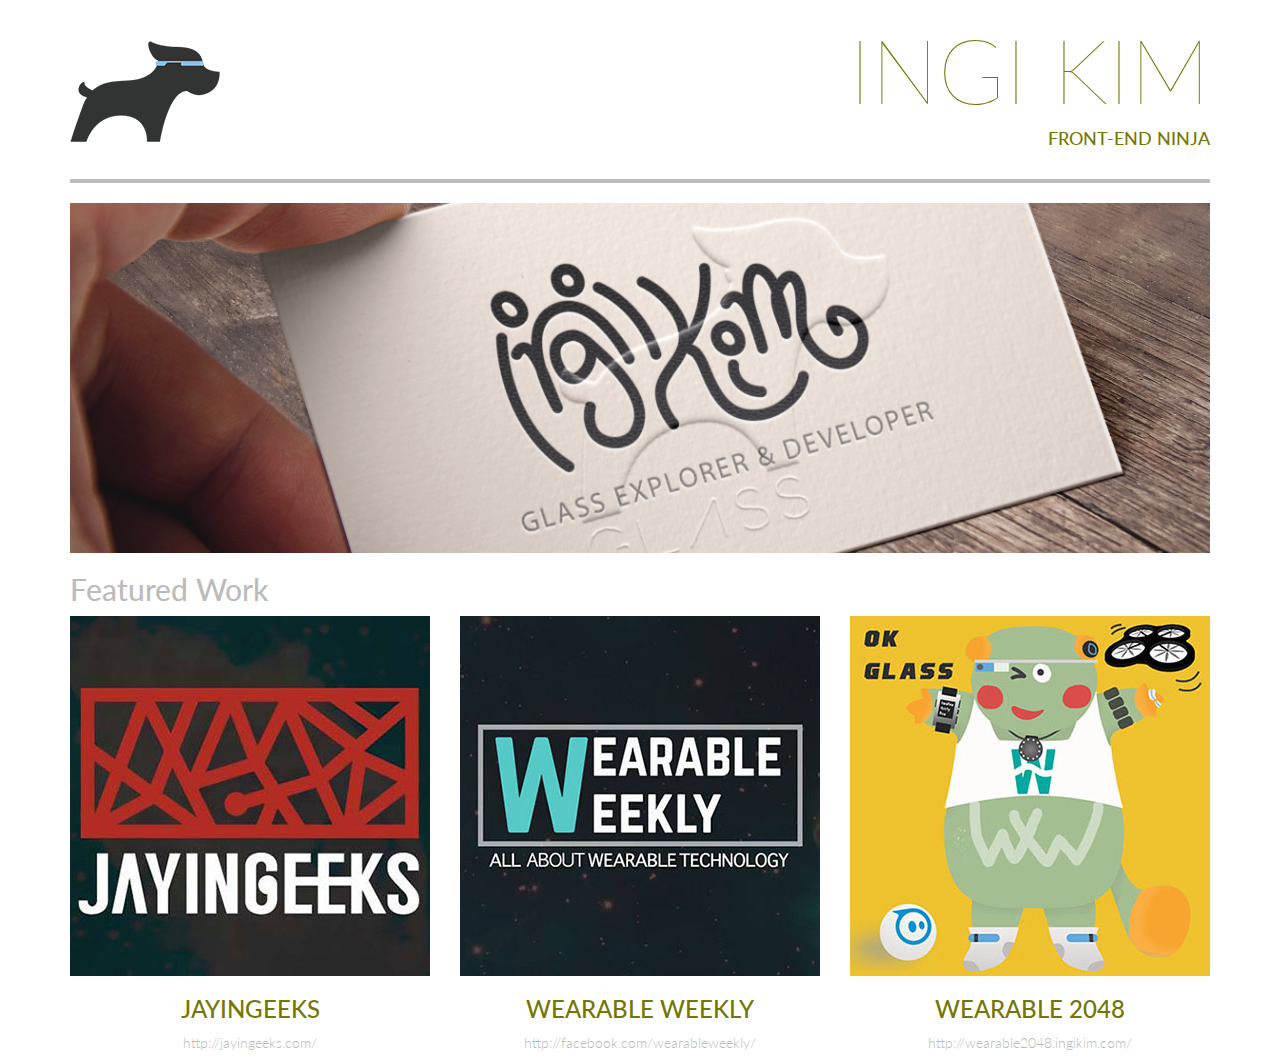
==== bootstrap-portfolio-mockup/index.html @ cd5df0e7 "add bootstrap-portfolio-mockup" ====
<!DOCTYPE html>
<html lang="en">
  <head>
    <meta charset="utf-8">
    <meta http-equiv="X-UA-Compatible" content="IE=edge">
    <meta name="viewport" content="width=device-width", initial-scale="1">
    <title>Ingi's Portfolio</title>
    <link rel="stylesheet" href="css/bootstrap.min.css">
    <link href='http://fonts.googleapis.com/css?family=Lato:100,300' rel='stylesheet' type='text/css'>
    <link rel="stylesheet" href="css/styles.css">
    <link rel="shortcut icon" href="images/favicon.ico">
    <script type="text/javascript" src="js/jquery-1.11.1.min.js"></script>
    <script type="text/javascript" src="js/bootstrap.min.js"></script>
  </head>
  <body>
    <div class="container">
      <header class="row">
        <div class="col-md-6">
          <img class="title-logo" src="images/ingikim.png" alt="Ingikim's logo">
        </div>
        <div class="col-md-6 text-right text-uppercase">
          <h1 class="title-super text-thin">Ingi Kim</h1>
          <h4>Front-end Ninja</h4>
        </div>
      </header>
      <div class="row">
        <div class="col-md-12">
          <hr>
        </div>
      </div>
      <section class="row">
        <div class="col-md-12">
          <img class="img-responsive" src="images/main.png" alt="Introduction of Ingi Kim">
        </div>
      </section>
      <div class="row">
        <div class="col-md-12">
          <h2 class="text-muted">Featured Work</h2>
        </div>
      </div>
      <section class="row text-center">
        <div class="col-md-4">
          <img class="img-responsive" src="images/jayingeeks.jpg" alt="Jayingeeks logo" data-toggle="modal" data-target="#project1">
          <h3 class="text-uppercase">Jayingeeks</h3>
          <p>
            <a class="text-muted" href="http://jayingeeks.com/">http://jayingeeks.com/</a>
          </p>
        </div>
        <div class="col-md-4">
          <img class="img-responsive" src="images/wearable_weekly.jpg" alt="Wearable Weekly logo" data-toggle="modal" data-target="#project2">
          <h3 class="text-uppercase">Wearable Weekly</h3>
          <p>
            <a class="text-muted" href="http://facebook.com/wearableweekly/">http://facebook.com/wearableweekly/</a>
          </p>
        </div>
        <div class="col-md-4">
          <img class="img-responsive" src="images/wearable2048.jpg" alt="Wearable 2048 character" data-toggle="modal" data-target="#project3">
          <h3 class="text-uppercase">Wearable 2048</h3>
          <p>
            <a class="text-muted" href="http://wearable2048.ingikim.com/">http://wearable2048.ingikim.com/</a>
          </p>
        </div>
      </section>
    </div>
    <!-- Modal -->
    <div class="modal fade" id="project1" tabindex="-1" role="dialog" aria-labelledby="myModalLabel" aria-hidden="true">
      <div class="modal-dialog">
        <div class="modal-content">
          <div class="modal-header">
            <h4 class="modal-title" id="myModalLabel">Jayingeeks</h4>
          </div>
          <div class="modal-body">
            <img class="img-responsive" src="images/jayingeeks.jpg">
            Jayingeeks sells clothes, sticker and 3D printed objects for IT geeks.
          </div>
          <div class="modal-footer">
            <button type="button" class="btn btn-primary" data-dismiss="modal">Close</button>
          </div>
        </div>
      </div>
    </div>
    <div class="modal fade" id="project2" tabindex="-1" role="dialog" aria-labelledby="myModalLabel" aria-hidden="true">
      <div class="modal-dialog">
        <div class="modal-content">
          <div class="modal-header">
            <h4 class="modal-title" id="myModalLabel">Wearable Weekly</h4>
          </div>
          <div class="modal-body">
            <img class="img-responsive" src="images/wearable_weekly.jpg">
            Ingi Kim and David Lee talks about Google Glass, Smart Watches and Wearable Technology.
          </div>
          <div class="modal-footer">
            <button type="button" class="btn btn-primary" data-dismiss="modal">Close</button>
          </div>
        </div>
      </div>
    </div>
    <div class="modal fade" id="project3" tabindex="-1" role="dialog" aria-labelledby="myModalLabel" aria-hidden="true">
      <div class="modal-dialog">
        <div class="modal-content">
          <div class="modal-header">
            <h4 class="modal-title" id="myModalLabel">Wearable 2048</h4>
          </div>
          <div class="modal-body">
            <img class="img-responsive" src="images/wearable2048.jpg">
            Play Wearable 2048. Then, watch Wearable Weekly Podcast!
          </div>
          <div class="modal-footer">
            <button type="button" class="btn btn-primary" data-dismiss="modal">Close</button>
          </div>
        </div>
      </div>
    </div>
  </body>
</html>
---- bootstrap-portfolio-mockup/css/styles.css ----
body {
	font-family: 'Lato', sans-serif;
	color: #747704;
	font-weight: 300;
}


.text-muted {
	color: #bcbbbb;
}


.text-thin {
	font-weight: 100;
}


.title-super {
	font-size: 90px;
}


.title-logo {
	margin-top: 40px;
}

hr {
	background: #bcbbbb;
	border: 0;
	height: .3em;
}

@media (max-width: 991px) {
	h1,
	h2,
	h4 {
		text-align: center;
	}

	img {
		margin: 0 auto;
	}

	.title-logo {
		display: block;
		margin-left: auto;
		margin-right: auto;
	}
}
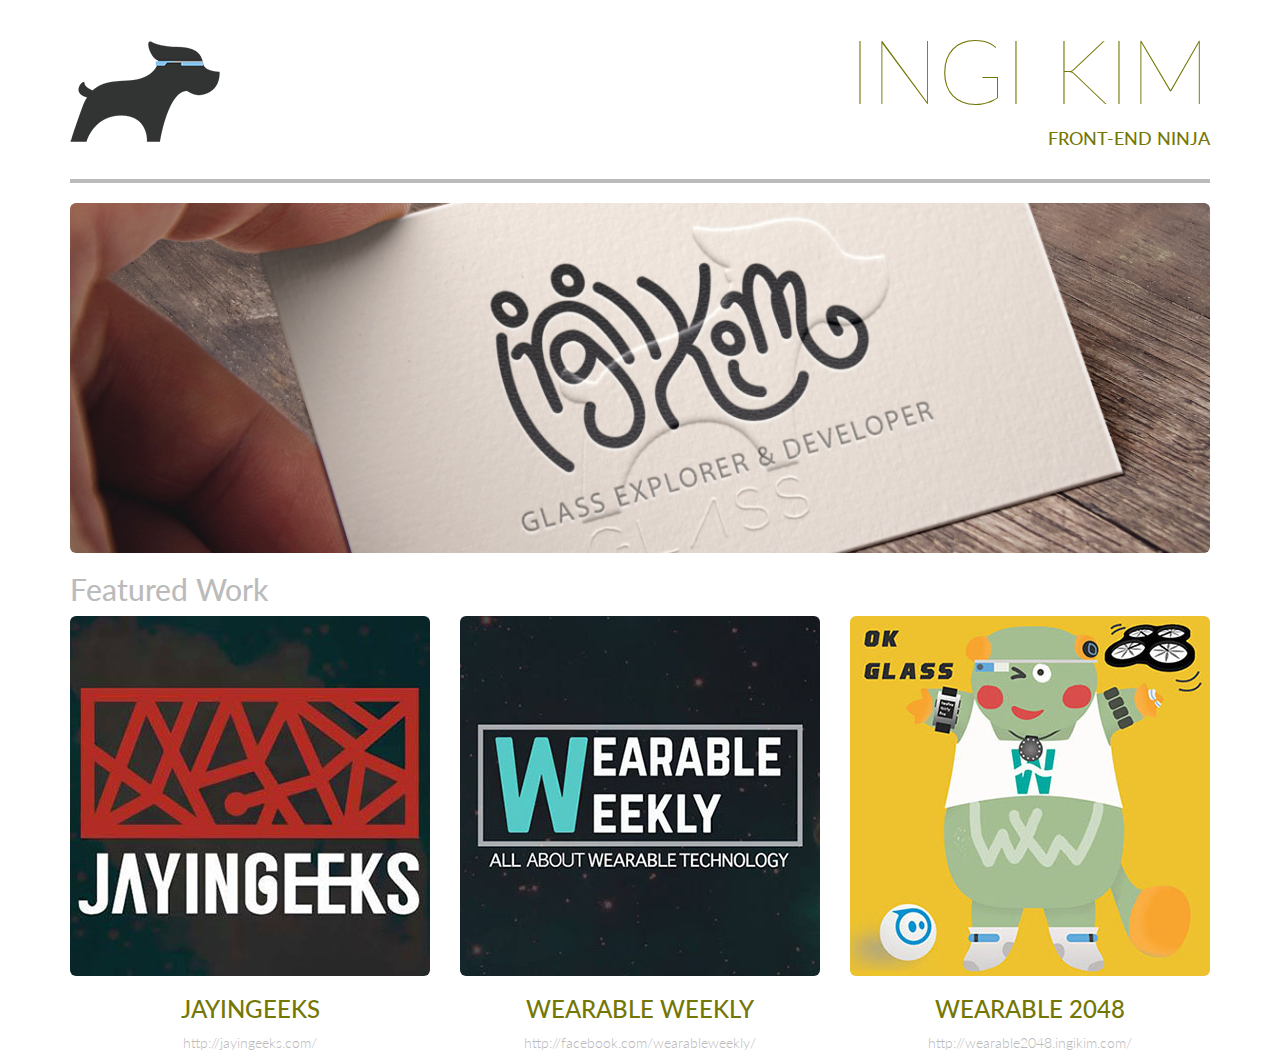
==== commit b3de7d8a: "img-rounded" ====
--- a/bootstrap-portfolio-mockup/index.html
+++ b/bootstrap-portfolio-mockup/index.html
@@ -30,7 +30,7 @@
       </div>
       <section class="row">
         <div class="col-md-12">
-          <img class="img-responsive" src="images/main.png" alt="Introduction of Ingi Kim">
+          <img class="img-responsive img-rounded" src="images/main.png" alt="Introduction of Ingi Kim">
         </div>
       </section>
       <div class="row">
@@ -40,21 +40,21 @@
       </div>
       <section class="row text-center">
         <div class="col-md-4">
-          <img class="img-responsive" src="images/jayingeeks.jpg" alt="Jayingeeks logo" data-toggle="modal" data-target="#project1">
+          <img class="img-responsive img-rounded" src="images/jayingeeks.jpg" alt="Jayingeeks logo" data-toggle="modal" data-target="#project1">
           <h3 class="text-uppercase">Jayingeeks</h3>
           <p>
             <a class="text-muted" href="http://jayingeeks.com/">http://jayingeeks.com/</a>
           </p>
         </div>
         <div class="col-md-4">
-          <img class="img-responsive" src="images/wearable_weekly.jpg" alt="Wearable Weekly logo" data-toggle="modal" data-target="#project2">
+          <img class="img-responsive img-rounded" src="images/wearable_weekly.jpg" alt="Wearable Weekly logo" data-toggle="modal" data-target="#project2">
           <h3 class="text-uppercase">Wearable Weekly</h3>
           <p>
             <a class="text-muted" href="http://facebook.com/wearableweekly/">http://facebook.com/wearableweekly/</a>
           </p>
         </div>
         <div class="col-md-4">
-          <img class="img-responsive" src="images/wearable2048.jpg" alt="Wearable 2048 character" data-toggle="modal" data-target="#project3">
+          <img class="img-responsive img-rounded" src="images/wearable2048.jpg" alt="Wearable 2048 character" data-toggle="modal" data-target="#project3">
           <h3 class="text-uppercase">Wearable 2048</h3>
           <p>
             <a class="text-muted" href="http://wearable2048.ingikim.com/">http://wearable2048.ingikim.com/</a>
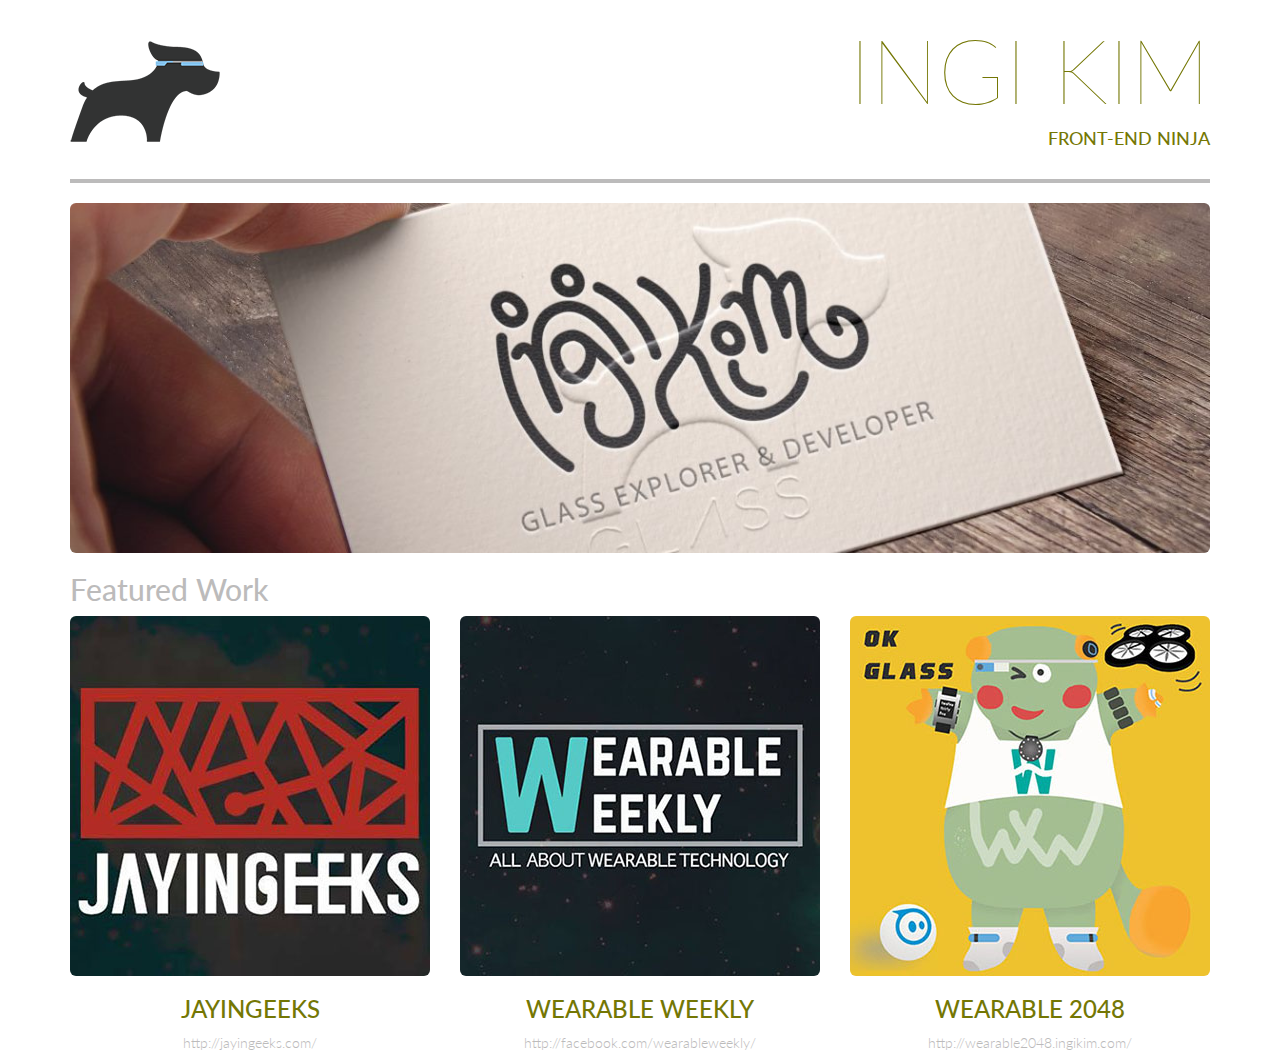
==== commit 22a81c98: "reduce the size of main image" ====
--- a/bootstrap-portfolio-mockup/index.html
+++ b/bootstrap-portfolio-mockup/index.html
@@ -30,7 +30,7 @@
       </div>
       <section class="row">
         <div class="col-md-12">
-          <img class="img-responsive img-rounded" src="images/main.png" alt="Introduction of Ingi Kim">
+          <img class="img-responsive img-rounded" src="images/main.jpg" alt="Introduction of Ingi Kim">
         </div>
       </section>
       <div class="row">
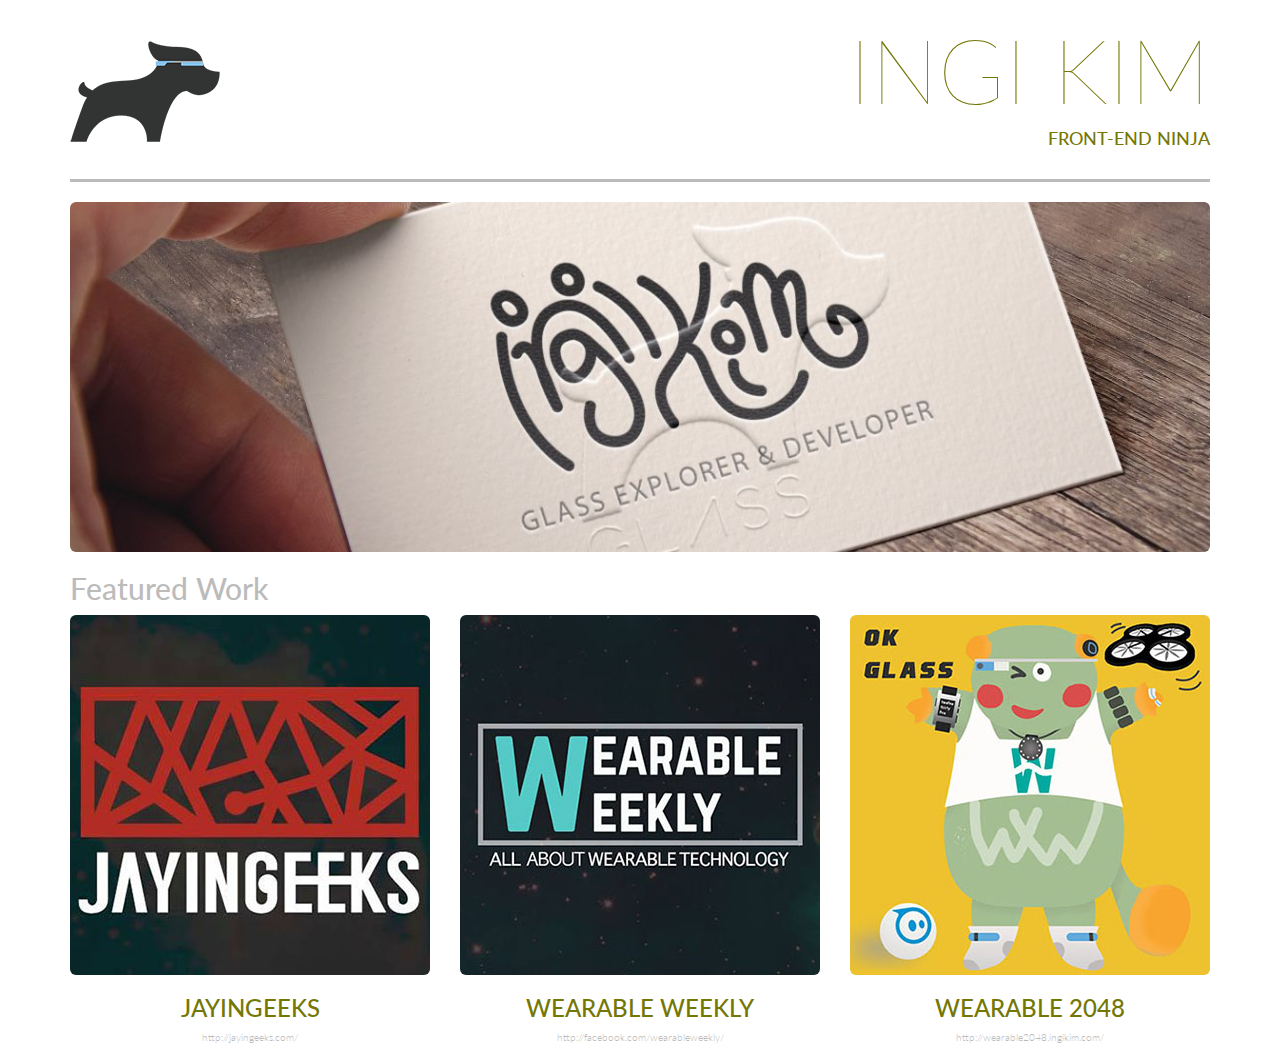
==== commit f2a4c385: "fix a problems after receiving feedback from Udacity's coach" ====
--- a/bootstrap-portfolio-mockup/index.html
+++ b/bootstrap-portfolio-mockup/index.html
@@ -3,14 +3,14 @@
   <head>
     <meta charset="utf-8">
     <meta http-equiv="X-UA-Compatible" content="IE=edge">
-    <meta name="viewport" content="width=device-width", initial-scale="1">
+    <meta name="viewport" content="width=device-width, initial-scale=1">
     <title>Ingi's Portfolio</title>
     <link rel="stylesheet" href="css/bootstrap.min.css">
-    <link href='http://fonts.googleapis.com/css?family=Lato:100,300' rel='stylesheet' type='text/css'>
+    <link href="http://fonts.googleapis.com/css?family=Lato:100,300" rel="stylesheet">
     <link rel="stylesheet" href="css/styles.css">
     <link rel="shortcut icon" href="images/favicon.ico">
-    <script type="text/javascript" src="js/jquery-1.11.1.min.js"></script>
-    <script type="text/javascript" src="js/bootstrap.min.js"></script>
+    <script src="js/jquery-1.11.1.min.js"></script>
+    <script src="js/bootstrap.min.js"></script>
   </head>
   <body>
     <div class="container">
@@ -63,14 +63,14 @@
       </section>
     </div>
     <!-- Modal -->
-    <div class="modal fade" id="project1" tabindex="-1" role="dialog" aria-labelledby="myModalLabel" aria-hidden="true">
+    <div class="modal fade" id="project1" tabindex="-1" role="dialog" aria-labelledby="myModalLabel1" aria-hidden="true">
       <div class="modal-dialog">
         <div class="modal-content">
           <div class="modal-header">
-            <h4 class="modal-title" id="myModalLabel">Jayingeeks</h4>
+            <h4 class="modal-title" id="myModalLabel1">Jayingeeks</h4>
           </div>
           <div class="modal-body">
-            <img class="img-responsive" src="images/jayingeeks.jpg">
+            <img class="img-responsive" src="images/jayingeeks.jpg" alt="Jayingeeks logo">
             Jayingeeks sells clothes, sticker and 3D printed objects for IT geeks.
           </div>
           <div class="modal-footer">
@@ -79,14 +79,14 @@
         </div>
       </div>
     </div>
-    <div class="modal fade" id="project2" tabindex="-1" role="dialog" aria-labelledby="myModalLabel" aria-hidden="true">
+    <div class="modal fade" id="project2" tabindex="-1" role="dialog" aria-labelledby="myModalLabel2" aria-hidden="true">
       <div class="modal-dialog">
         <div class="modal-content">
           <div class="modal-header">
-            <h4 class="modal-title" id="myModalLabel">Wearable Weekly</h4>
+            <h4 class="modal-title" id="myModalLabel2">Wearable Weekly</h4>
           </div>
           <div class="modal-body">
-            <img class="img-responsive" src="images/wearable_weekly.jpg">
+            <img class="img-responsive" src="images/wearable_weekly.jpg" alt="Wearable Weekly logo">
             Ingi Kim and David Lee talks about Google Glass, Smart Watches and Wearable Technology.
           </div>
           <div class="modal-footer">
@@ -95,14 +95,14 @@
         </div>
       </div>
     </div>
-    <div class="modal fade" id="project3" tabindex="-1" role="dialog" aria-labelledby="myModalLabel" aria-hidden="true">
+    <div class="modal fade" id="project3" tabindex="-1" role="dialog" aria-labelledby="myModalLabel3" aria-hidden="true">
       <div class="modal-dialog">
         <div class="modal-content">
           <div class="modal-header">
-            <h4 class="modal-title" id="myModalLabel">Wearable 2048</h4>
+            <h4 class="modal-title" id="myModalLabel3">Wearable 2048</h4>
           </div>
           <div class="modal-body">
-            <img class="img-responsive" src="images/wearable2048.jpg">
+            <img class="img-responsive" src="images/wearable2048.jpg" alt="Wearable 2048 character">
             Play Wearable 2048. Then, watch Wearable Weekly Podcast!
           </div>
           <div class="modal-footer">
--- a/bootstrap-portfolio-mockup/css/styles.css
+++ b/bootstrap-portfolio-mockup/css/styles.css
@@ -1,34 +1,15 @@
 body {
-	font-family: 'Lato', sans-serif;
+	font: 300 1em 'Lato', sans-serif;
 	color: #747704;
-	font-weight: 300;
 }
 
-
-.text-muted {
-	color: #bcbbbb;
-}
-
-
-.text-thin {
-	font-weight: 100;
-}
-
-
-.title-super {
-	font-size: 90px;
-}
-
-
-.title-logo {
-	margin-top: 40px;
-}
 
 hr {
 	background: #bcbbbb;
 	border: 0;
 	height: .3em;
 }
+
 
 @media (max-width: 991px) {
 	h1,
@@ -43,7 +24,32 @@
 
 	.title-logo {
 		display: block;
-		margin-left: auto;
-		margin-right: auto;
+		margin: 40px auto 0;
 	}
 }
+
+
+/* Header */
+
+
+.title-logo {
+	margin-top: 40px;
+}
+
+
+.text-thin {
+	font-weight: 100;
+}
+
+
+.title-super {
+	font-size: 90px;
+}
+
+
+/* Featured Work Section */
+
+
+.text-muted {
+	color: #bcbbbb;
+}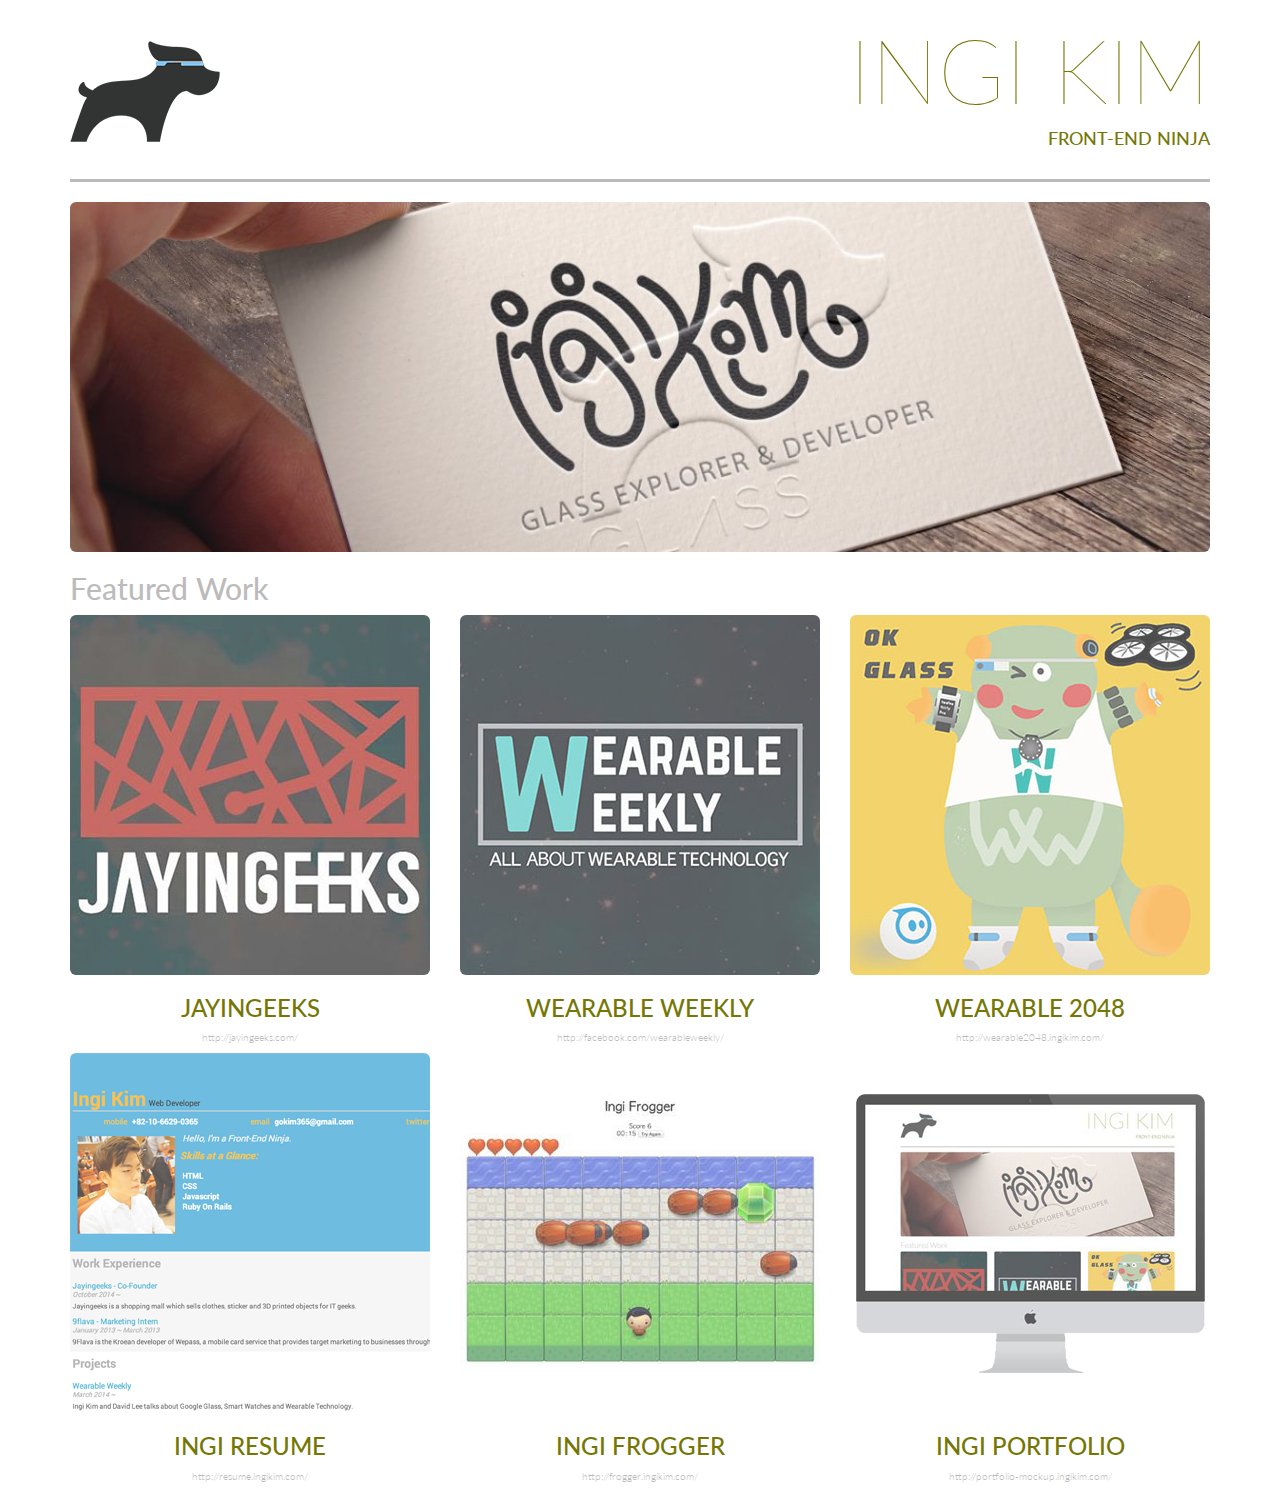
==== commit d5a674d0: "Added resume, portfolio and frogger project" ====
--- a/bootstrap-portfolio-mockup/index.html
+++ b/bootstrap-portfolio-mockup/index.html
@@ -40,24 +40,47 @@
       </div>
       <section class="row text-center">
         <div class="col-md-4">
-          <img class="img-responsive img-rounded" src="images/jayingeeks.jpg" alt="Jayingeeks logo" data-toggle="modal" data-target="#project1">
+          <img class="img-responsive img-rounded img-center" src="images/jayingeeks.jpg" alt="Jayingeeks logo" data-toggle="modal" data-target="#project1">
           <h3 class="text-uppercase">Jayingeeks</h3>
           <p>
             <a class="text-muted" href="http://jayingeeks.com/">http://jayingeeks.com/</a>
           </p>
         </div>
         <div class="col-md-4">
-          <img class="img-responsive img-rounded" src="images/wearable_weekly.jpg" alt="Wearable Weekly logo" data-toggle="modal" data-target="#project2">
+          <img class="img-responsive img-rounded img-center" src="images/wearable_weekly.jpg" alt="Wearable Weekly logo" data-toggle="modal" data-target="#project2">
           <h3 class="text-uppercase">Wearable Weekly</h3>
           <p>
             <a class="text-muted" href="http://facebook.com/wearableweekly/">http://facebook.com/wearableweekly/</a>
           </p>
         </div>
         <div class="col-md-4">
-          <img class="img-responsive img-rounded" src="images/wearable2048.jpg" alt="Wearable 2048 character" data-toggle="modal" data-target="#project3">
+          <img class="img-responsive img-rounded img-center" src="images/wearable2048.jpg" alt="Wearable 2048 character" data-toggle="modal" data-target="#project3">
           <h3 class="text-uppercase">Wearable 2048</h3>
           <p>
             <a class="text-muted" href="http://wearable2048.ingikim.com/">http://wearable2048.ingikim.com/</a>
+          </p>
+        </div>
+      </section>
+      <section class="row text-center">
+        <div class="col-md-4">
+          <img class="img-responsive img-rounded img-center" src="images/resume.png" alt="Nanodegree resume project">
+          <h3 class="text-uppercase">Ingi Resume</h3>
+          <p>
+            <a class="text-muted" href="http://resume.ingikim.com/">http://resume.ingikim.com/</a>
+          </p>
+        </div>
+        <div class="col-md-4">
+          <img class="img-responsive img-rounded img-center" src="images/frogger.jpg" alt="Nanodegree frogger project">
+          <h3 class="text-uppercase">Ingi Frogger</h3>
+          <p>
+            <a class="text-muted" href="http://frogger.ingikim.com/">http://frogger.ingikim.com/</a>
+          </p>
+        </div>
+        <div class="col-md-4">
+          <img class="img-responsive img-rounded img-center" src="images/portfolio.jpg" alt="Nanodegree portfolio project">
+          <h3 class="text-uppercase">Ingi Portfolio</h3>
+          <p>
+            <a class="text-muted" href="http://portfolio-mockup.ingikim.com/">http://portfolio-mockup.ingikim.com/</a>
           </p>
         </div>
       </section>
--- a/bootstrap-portfolio-mockup/css/styles.css
+++ b/bootstrap-portfolio-mockup/css/styles.css
@@ -28,6 +28,15 @@
 	}
 }
 
+.img-center {
+	opacity: 0.7;
+	cursor: pointer;
+}
+
+.img-center:hover {
+	opacity: 1;
+}
+
 
 /* Header */
 
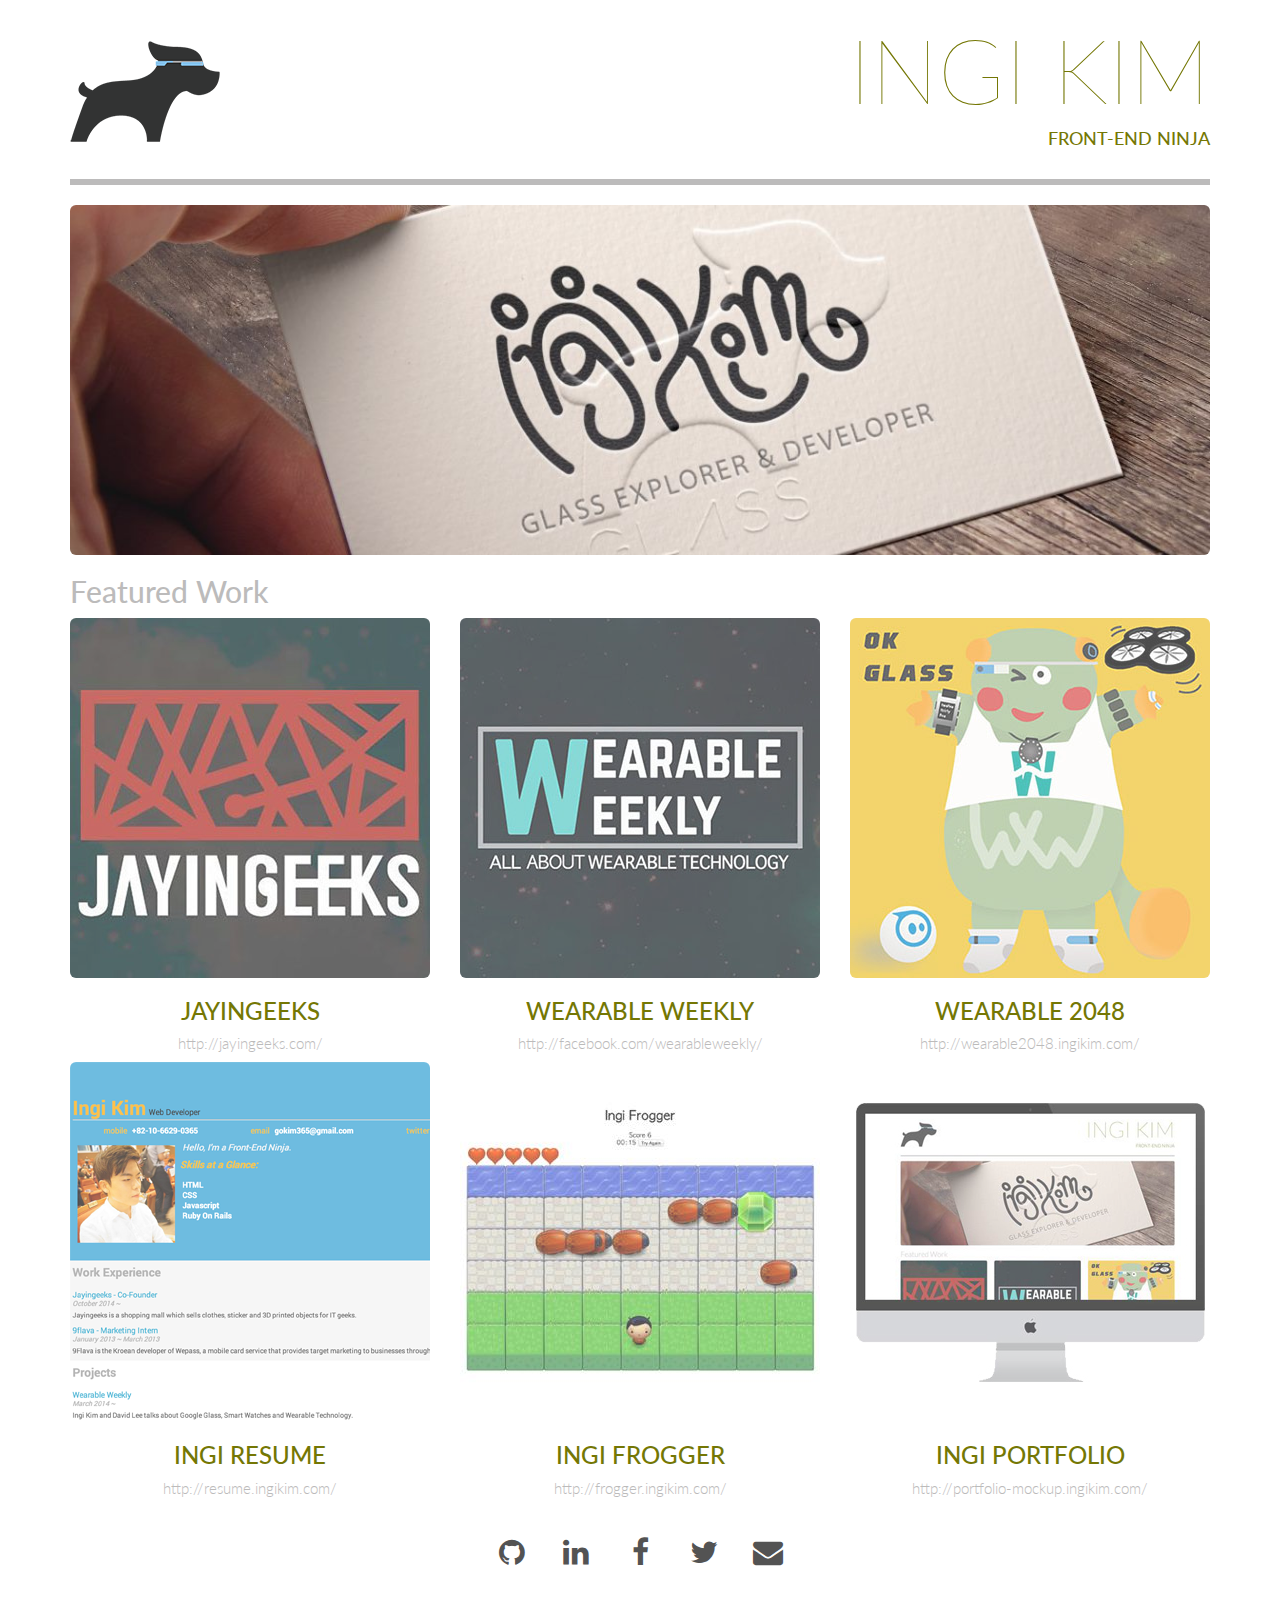
==== commit 021177e6: "Added Ingi Resume, Ingi Frogger and Ingi Portfolio." ====
--- a/bootstrap-portfolio-mockup/index.html
+++ b/bootstrap-portfolio-mockup/index.html
@@ -9,6 +9,7 @@
     <link href="http://fonts.googleapis.com/css?family=Lato:100,300" rel="stylesheet">
     <link rel="stylesheet" href="css/styles.css">
     <link rel="shortcut icon" href="images/favicon.ico">
+    <link href="//maxcdn.bootstrapcdn.com/font-awesome/4.2.0/css/font-awesome.min.css" rel="stylesheet">
     <script src="js/jquery-1.11.1.min.js"></script>
     <script src="js/bootstrap.min.js"></script>
   </head>
@@ -43,45 +44,54 @@
           <img class="img-responsive img-rounded img-center" src="images/jayingeeks.jpg" alt="Jayingeeks logo" data-toggle="modal" data-target="#project1">
           <h3 class="text-uppercase">Jayingeeks</h3>
           <p>
-            <a class="text-muted" href="http://jayingeeks.com/">http://jayingeeks.com/</a>
+            <a class="text-muted link-text" href="http://jayingeeks.com/">http://jayingeeks.com/</a>
           </p>
         </div>
         <div class="col-md-4">
           <img class="img-responsive img-rounded img-center" src="images/wearable_weekly.jpg" alt="Wearable Weekly logo" data-toggle="modal" data-target="#project2">
           <h3 class="text-uppercase">Wearable Weekly</h3>
           <p>
-            <a class="text-muted" href="http://facebook.com/wearableweekly/">http://facebook.com/wearableweekly/</a>
+            <a class="text-muted link-text" href="http://facebook.com/wearableweekly/">http://facebook.com/wearableweekly/</a>
           </p>
         </div>
         <div class="col-md-4">
           <img class="img-responsive img-rounded img-center" src="images/wearable2048.jpg" alt="Wearable 2048 character" data-toggle="modal" data-target="#project3">
           <h3 class="text-uppercase">Wearable 2048</h3>
           <p>
-            <a class="text-muted" href="http://wearable2048.ingikim.com/">http://wearable2048.ingikim.com/</a>
+            <a class="text-muted link-text" href="http://wearable2048.ingikim.com/">http://wearable2048.ingikim.com/</a>
           </p>
         </div>
       </section>
       <section class="row text-center">
         <div class="col-md-4">
-          <img class="img-responsive img-rounded img-center" src="images/resume.png" alt="Nanodegree resume project">
+          <img class="img-responsive img-rounded img-center" src="images/resume.png" alt="Nanodegree resume project" data-toggle="modal" data-target="#project4">
           <h3 class="text-uppercase">Ingi Resume</h3>
           <p>
-            <a class="text-muted" href="http://resume.ingikim.com/">http://resume.ingikim.com/</a>
-          </p>
-        </div>
-        <div class="col-md-4">
-          <img class="img-responsive img-rounded img-center" src="images/frogger.jpg" alt="Nanodegree frogger project">
+            <a class="text-muted link-text" href="http://resume.ingikim.com/">http://resume.ingikim.com/</a>
+          </p>
+        </div>
+        <div class="col-md-4">
+          <img class="img-responsive img-rounded img-center" src="images/frogger.jpg" alt="Nanodegree frogger project" data-toggle="modal" data-target="#project5">
           <h3 class="text-uppercase">Ingi Frogger</h3>
           <p>
-            <a class="text-muted" href="http://frogger.ingikim.com/">http://frogger.ingikim.com/</a>
-          </p>
-        </div>
-        <div class="col-md-4">
-          <img class="img-responsive img-rounded img-center" src="images/portfolio.jpg" alt="Nanodegree portfolio project">
+            <a class="text-muted link-text" href="http://frogger.ingikim.com/">http://frogger.ingikim.com/</a>
+          </p>
+        </div>
+        <div class="col-md-4">
+          <img class="img-responsive img-rounded img-center" src="images/portfolio.jpg" alt="Nanodegree portfolio project" data-toggle="modal" data-target="#project6">
           <h3 class="text-uppercase">Ingi Portfolio</h3>
           <p>
-            <a class="text-muted" href="http://portfolio-mockup.ingikim.com/">http://portfolio-mockup.ingikim.com/</a>
-          </p>
+            <a class="text-muted link-text" href="http://portfolio-mockup.ingikim.com/">http://portfolio-mockup.ingikim.com/</a>
+          </p>
+        </div>
+      </section>
+      <section class="row text-center">
+        <div class="col-md-12 contact-row">
+          <a class="ic fa fa-github fa-2x" href="https://github.com/ingikim" title="Github" target="_blank"></a>
+          <a class="ic fa fa-linkedin fa-2x" href="https://kr.linkedin.com/in/ingikim" title="LinkedIn" target="_blank"></a>
+          <a class="ic fa fa-facebook fa-2x" href="http://facebook.com/socialier12" title="Facebook" target="_blank"></a>
+          <a class="ic fa fa-twitter fa-2x" href="http://twitter.com/kogim" title="Twitter" target="_blank"></a>
+          <a class="ic fa fa-envelope fa-2x" href="gokim365@gmail.com" title="gokim365@gmail.com" target="_blank"></a>
         </div>
       </section>
     </div>
@@ -94,7 +104,11 @@
           </div>
           <div class="modal-body">
             <img class="img-responsive" src="images/jayingeeks.jpg" alt="Jayingeeks logo">
+            <hr>
             Jayingeeks sells clothes, sticker and 3D printed objects for IT geeks.
+            <p>
+              <a class="link-text" href="http://jayingeeks.com" target="_blank">http://jayingeeks.com</a>
+            </p>
           </div>
           <div class="modal-footer">
             <button type="button" class="btn btn-primary" data-dismiss="modal">Close</button>
@@ -110,7 +124,11 @@
           </div>
           <div class="modal-body">
             <img class="img-responsive" src="images/wearable_weekly.jpg" alt="Wearable Weekly logo">
+            <hr>
             Ingi Kim and David Lee talks about Google Glass, Smart Watches and Wearable Technology.
+            <p>
+              <a class="link-text" href="http://facebook.com/wearableweekly" target="_blank">http://facebook.com/wearableweekly</a>
+            </p>
           </div>
           <div class="modal-footer">
             <button type="button" class="btn btn-primary" data-dismiss="modal">Close</button>
@@ -126,7 +144,71 @@
           </div>
           <div class="modal-body">
             <img class="img-responsive" src="images/wearable2048.jpg" alt="Wearable 2048 character">
+            <hr>
             Play Wearable 2048. Then, watch Wearable Weekly Podcast!
+            <p>
+              <a class="link-text" href="http://wearable2048.ingikim.com" target="_blank">http://wearable2048.ingikim.com</a>
+            </p>
+          </div>
+          <div class="modal-footer">
+            <button type="button" class="btn btn-primary" data-dismiss="modal">Close</button>
+          </div>
+        </div>
+      </div>
+    </div>
+    <div class="modal fade" id="project4" tabindex="-1" role="dialog" aria-labelledby="myModalLabel4" aria-hidden="true">
+      <div class="modal-dialog">
+        <div class="modal-content">
+          <div class="modal-header">
+            <h4 class="modal-title" id="myModalLabel4">Ingi Reusme</h4>
+          </div>
+          <div class="modal-body">
+            <img class="img-responsive" src="images/resume.png" alt="Ingi Reusme">
+            <hr>
+            This web page is my resume page, and it was the second project for Udacity's Front-End Nanodegree. The project was focused on using JSON like objects to manage content more efficiently.
+            <p>
+              <a class="link-text" href="http://wearable2048.ingikim.com" target="_blank">http://resume.ingikim.com/</a>
+            </p>
+          </div>
+          <div class="modal-footer">
+            <button type="button" class="btn btn-primary" data-dismiss="modal">Close</button>
+          </div>
+        </div>
+      </div>
+    </div>
+    <div class="modal fade" id="project5" tabindex="-1" role="dialog" aria-labelledby="myModalLabel5" aria-hidden="true">
+      <div class="modal-dialog">
+        <div class="modal-content">
+          <div class="modal-header">
+            <h4 class="modal-title" id="myModalLabel5">Ingi Frogger</h4>
+          </div>
+          <div class="modal-body">
+            <img class="img-responsive" src="images/frogger.jpg" alt="Ingi Frogger">
+            <hr>
+            This web page is the third project for Udacity's Front-End Nanodegree. The project was focused on using JavaScript and HTML5 Canvas to make a classic arcade game on web page.
+            <p>
+              <a class="link-text" href="http://frogger.ingikim.com" target="_blank">http://frogger.ingikim.com/</a>
+            </p>
+          </div>
+          <div class="modal-footer">
+            <button type="button" class="btn btn-primary" data-dismiss="modal">Close</button>
+          </div>
+        </div>
+      </div>
+    </div>
+    <div class="modal fade" id="project6" tabindex="-1" role="dialog" aria-labelledby="myModalLabel6" aria-hidden="true">
+      <div class="modal-dialog">
+        <div class="modal-content">
+          <div class="modal-header">
+            <h4 class="modal-title" id="myModalLabel6">Ingi Portfolio</h4>
+          </div>
+          <div class="modal-body">
+            <img class="img-responsive" src="images/portfolio.jpg" alt="Ingi Portfolio">
+            <hr>
+            This web page is my portfolio page, and it was the first project for Udacity's Front-End Nanodegree. The project was built on Bootstrap, and the project was focused on using grid styling system to style the web page more easily.
+            <p>
+              <a class="link-text" href="http://portfolio-mockup.ingikim.com" target="_blank">http://portfolio-mockup.ingikim.com/</a>
+            </p>
           </div>
           <div class="modal-footer">
             <button type="button" class="btn btn-primary" data-dismiss="modal">Close</button>
--- a/bootstrap-portfolio-mockup/css/styles.css
+++ b/bootstrap-portfolio-mockup/css/styles.css
@@ -1,5 +1,5 @@
 body {
-	font: 300 1em 'Lato', sans-serif;
+	font: 300 1.5em 'Lato', sans-serif;
 	color: #747704;
 }
 
@@ -7,7 +7,7 @@
 hr {
 	background: #bcbbbb;
 	border: 0;
-	height: .3em;
+	height: .4em;
 }
 
 
@@ -37,6 +37,33 @@
 	opacity: 1;
 }
 
+.ic {
+	color: #535353;
+	width: 2em;
+}
+
+.ic:hover {
+  	text-decoration: none;
+  	color: #AFB42B;
+}
+
+.ic:focus {
+	text-decoration: none;
+}
+
+.contact-row {
+	margin: 30px 0;
+}
+
+.modal-content {
+	color: #353535;
+	line-height: 170%
+}
+
+a.link-text {
+	text-decoration: none;
+	color: #bcbbbb;
+}
 
 /* Header */
 
